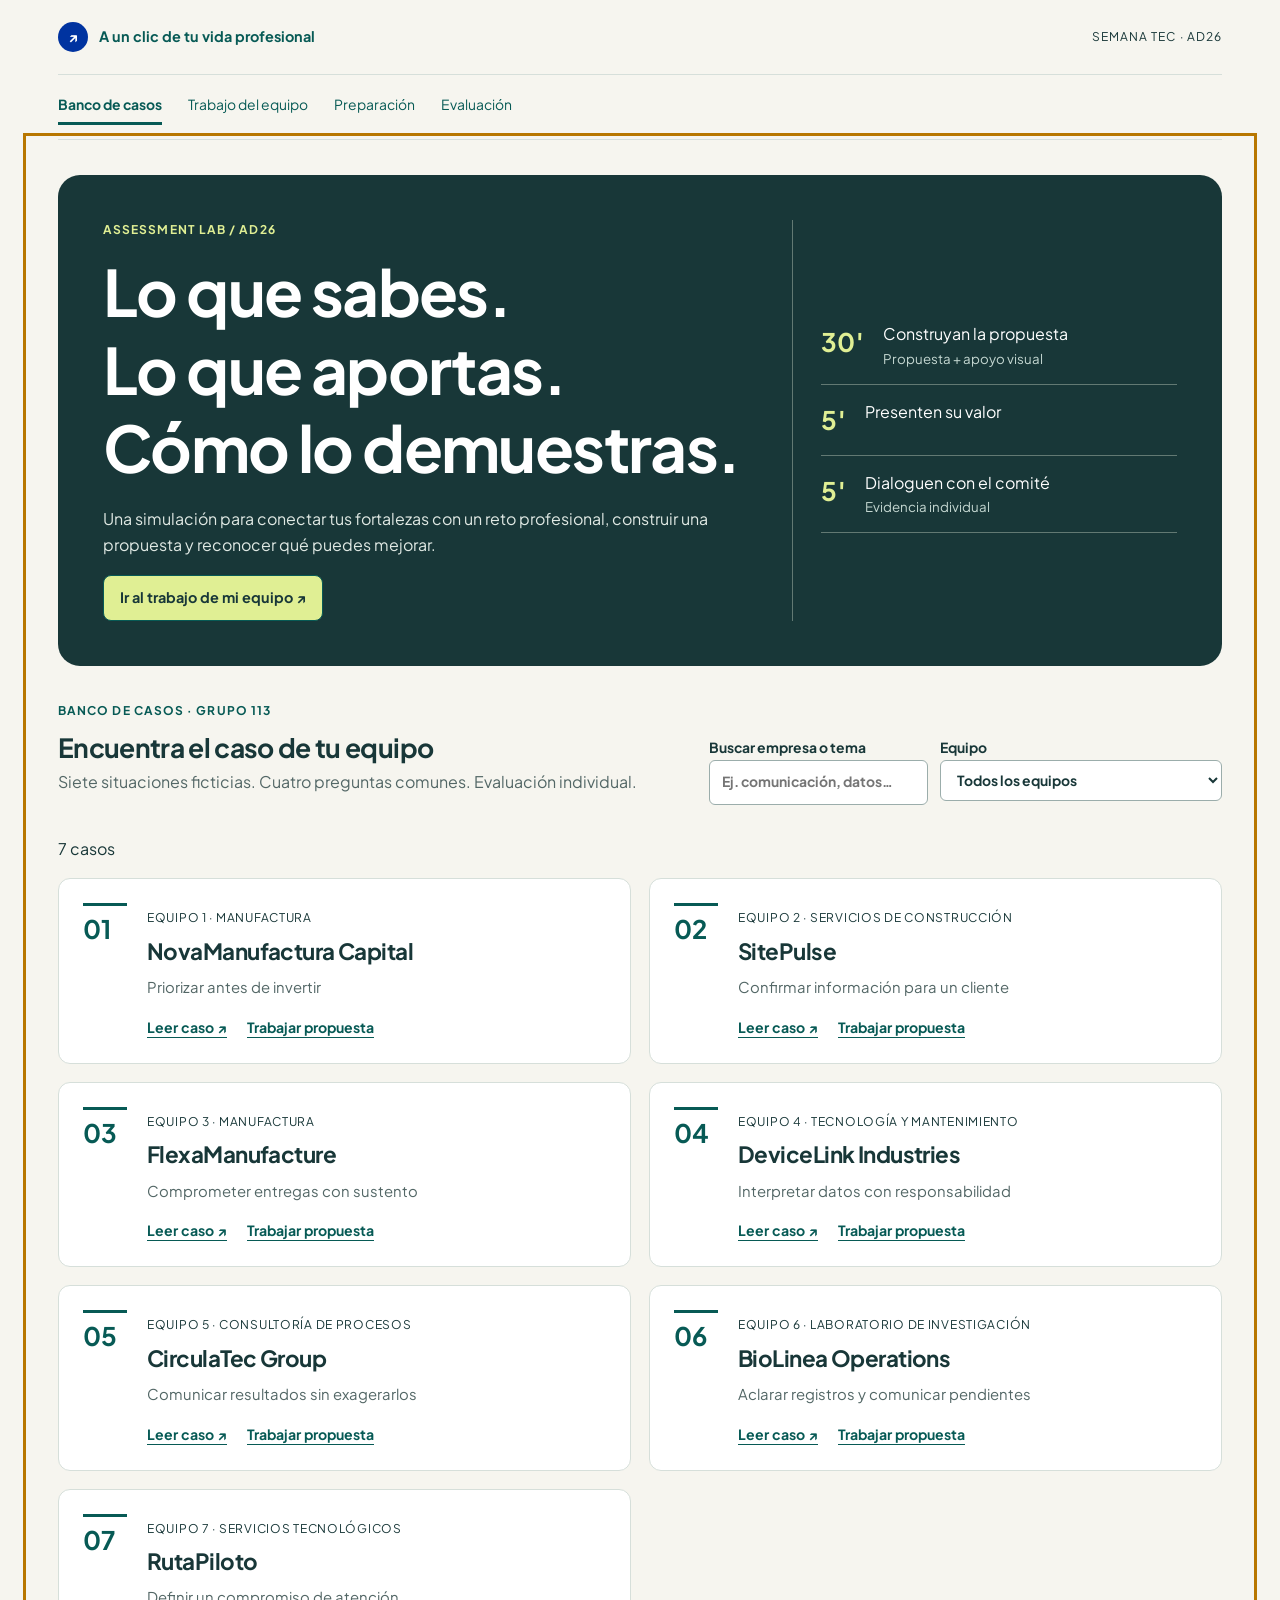
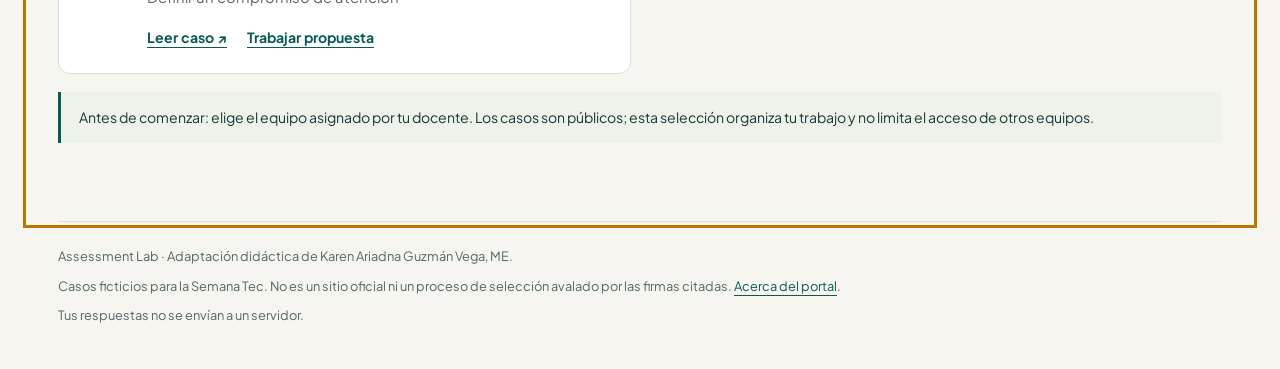
==== docs/assessment-lab/index.html @ 5420974a "Clarificar preparación y evaluación para estudiantes" ====
<!doctype html>
<html lang="es"><head><meta charset="utf-8"><meta name="viewport" content="width=device-width, initial-scale=1"><meta name="description" content="Assessment Lab: casos de selección profesional, propuestas de equipo y rúbrica de evaluación para la Semana Tec."><title>Assessment Lab · A un clic de tu vida profesional</title><link rel="stylesheet" href="lab.css?v=20260917-preparacion-evaluacion"><script src="lab.js?v=20260917-preparacion-evaluacion" defer></script></head>
<body><a class="skip" href="#main">Ir al contenido</a><header class="site-head"><a class="brand" href="../"><span aria-hidden="true">↗</span> A un clic de tu vida profesional</a><span class="edition">Semana Tec · AD26</span></header>
<nav class="nav" aria-label="Assessment Lab"><a href="#banco">Banco de casos</a><a href="#equipo">Trabajo del equipo</a><a href="#recursos">Preparación</a><a href="#evaluacion">Evaluación</a></nav>
<main id="main" tabindex="-1"><p>Cargando Assessment Lab…</p></main><noscript><p>Activa JavaScript para usar los formularios. También puedes <a href="casos-ad26.md">descargar los casos en Markdown</a> y <a href="instrucciones.md">las instrucciones</a>.</p></noscript>
<div id="notice" role="status" aria-live="polite"></div><section id="report" hidden aria-label="Vista del reporte"></section>
<footer><p>Assessment Lab · Adaptación didáctica de Karen Ariadna Guzmán Vega, ME.</p><p>Casos ficticios para la Semana Tec. No es un sitio oficial ni un proceso de selección avalado por las firmas citadas. <a href="../">Acerca del portal</a>.</p><p>Tus respuestas no se envían a un servidor.</p></footer>
</body></html>
---- docs/assessment-lab/lab.css ----
@font-face{font-family:Jakarta;src:url('../assets/plus-jakarta-sans-400.ttf')}@font-face{font-family:Jakarta;src:url('../assets/plus-jakarta-sans-700.ttf');font-weight:700}
:root{--ink:#183738;--muted:#536766;--paper:#f6f5ef;--white:#fff;--line:#d6dfda;--teal:#075a55;--lime:#e0ef94;--blue:#0033a0;--orange:#9b4523}*{box-sizing:border-box}body{margin:0;font:16px/1.65 Jakarta,system-ui,sans-serif;background:var(--paper);color:var(--ink)}a{color:var(--teal);text-underline-offset:4px}button,input,textarea,select{font:inherit}button,a,input,select,textarea,summary{touch-action:manipulation}:focus-visible{outline:3px solid #b87700;outline-offset:4px}.skip{position:absolute;top:-100px;background:#fff;z-index:10;padding:12px}.skip:focus{top:0}.site-head{max-width:1220px;margin:auto;display:flex;justify-content:space-between;gap:18px;align-items:center;padding:22px 28px}.brand{text-decoration:none;font-weight:700;font-size:.9rem}.brand span{display:inline-grid;place-items:center;background:var(--blue);color:white;border-radius:50%;width:30px;height:30px;margin-right:8px}.edition,.eyebrow{font-size:.75rem;letter-spacing:.09em;text-transform:uppercase}.nav{display:flex;gap:26px;max-width:1164px;margin:auto;padding:14px 0;border-top:1px solid var(--line);border-bottom:1px solid var(--line);overflow-x:auto}.nav a{white-space:nowrap;font-size:.87rem;text-decoration:none;padding:5px 0;border-bottom:3px solid transparent}.nav a[aria-current=page]{border-color:var(--teal);font-weight:700}main{max-width:1220px;margin:auto;padding:35px 28px 60px;min-height:60vh}h1,h2,h3{line-height:1.22;letter-spacing:-.025em}h1{font-size:clamp(2.3rem,5vw,4.2rem);margin:12px 0 20px}h2{font-size:1.65rem;margin:0 0 18px}h3{font-size:1.15rem;margin:0 0 12px}p{margin:0 0 16px}.eyebrow{font-weight:700;color:var(--teal);margin-bottom:12px}.hero{background:var(--ink);color:white;border-radius:22px;padding:45px;display:grid;grid-template-columns:1.7fr 1fr;gap:35px;margin-bottom:35px}.hero .eyebrow{color:var(--lime)}.hero p{max-width:650px;color:#e0e9e4}.hero .eyebrow{color:var(--lime)}.hero-steps{border-left:1px solid #627973;padding-left:28px;display:flex;flex-direction:column;justify-content:center}.hero-steps div{padding:14px 0;border-bottom:1px solid #627973;display:flex;gap:18px}.hero-steps b{color:var(--lime);font-size:1.6rem}.hero-steps small{display:block;color:#c4d7d1}.hero .button{background:var(--lime);color:var(--ink)}.button,button{display:inline-flex;align-items:center;justify-content:center;gap:9px;border:1px solid var(--teal);background:var(--teal);color:#fff;text-decoration:none;border-radius:8px;padding:10px 16px;font-weight:700;font-size:.9rem;cursor:pointer}button:hover,.button:hover{filter:brightness(1.1)}button:disabled{opacity:.5;cursor:not-allowed}.secondary{background:white;color:var(--teal)}.danger{border-color:#a23022;background:white;color:#a23022}.actions{display:flex;gap:10px;flex-wrap:wrap;margin:20px 0}.lead{font-size:1.1rem;max-width:760px;color:var(--muted)}.section-head{display:flex;justify-content:space-between;align-items:end;gap:24px;margin:25px 0}.section-head h2{margin-bottom:4px}.muted,small{color:var(--muted)}.filters{display:flex;gap:12px;flex-wrap:wrap}.filters label{min-width:180px}.case-grid{display:grid;grid-template-columns:repeat(2,1fr);gap:18px}.case-card{border:1px solid var(--line);background:#fff;border-radius:12px;padding:24px;display:grid;grid-template-columns:44px 1fr;gap:20px}.case-card .num{font-size:1.6rem;line-height:1.2;color:var(--teal);font-weight:700;border-top:3px solid var(--teal);padding-top:8px}.case-card h3{font-size:1.4rem;margin:8px 0 10px}.case-card p{font-size:.93rem;color:var(--muted)}.case-card .meta{font-size:.75rem;text-transform:uppercase;letter-spacing:.06em}.case-card .links{display:flex;gap:20px;font-size:.88rem;font-weight:700}.chips{display:flex;gap:8px;flex-wrap:wrap;margin:18px 0}.chip{border:1px solid var(--line);border-radius:30px;padding:5px 12px;font-size:.78rem;background:#fff}.reading{max-width:800px}.reading p{line-height:1.85}.columns{display:grid;grid-template-columns:minmax(0,1.9fr) minmax(260px,1fr);gap:32px;align-items:start}.panel{padding:26px;border:1px solid var(--line);border-radius:12px;background:#fff;margin-bottom:22px}.context{border-left:3px solid var(--teal);padding-left:22px;margin:24px 0}.pressure{background:#f8eddb;border:1px solid #e7d4b0;padding:20px;border-radius:8px;margin:24px 0}.aside-sticky{position:sticky;top:18px}.questions{padding-left:22px}.questions li{padding:0 0 16px 4px}.questions b{display:block}.questions small{line-height:1.5;display:block;margin-top:5px}label{display:block;font-size:.87rem;font-weight:700;margin:12px 0 6px}input,select,textarea{display:block;width:100%;border:1px solid #9badab;border-radius:6px;background:white;padding:10px 12px;color:var(--ink);min-width:0}textarea{min-height:110px;resize:vertical;line-height:1.5}input[type=checkbox]{width:20px;height:20px;display:inline-block;flex-shrink:0}.check{display:flex;align-items:center;gap:10px;font-weight:400}.field-grid{display:grid;grid-template-columns:1fr 1fr;gap:12px}.member{padding:18px 0;border-bottom:1px solid var(--line)}fieldset{border:0;padding:0;margin:0 0 26px;min-width:0}legend{font-size:1.25rem;font-weight:700;margin-bottom:12px}.instructions{font-size:.93rem}details{margin:16px 0;border-bottom:1px solid var(--line);padding-bottom:14px}summary{cursor:pointer;font-weight:700;margin-bottom:12px}.notice{padding:14px 18px;background:#eef2e8;border-left:3px solid var(--teal);font-size:.88rem;margin:18px 0}.score{font-size:1.25rem;font-weight:700}.rubric-item{margin-bottom:24px;padding-bottom:20px;border-bottom:1px solid var(--line)}.rubric-item p{font-size:.95rem}.source-list{display:grid;grid-template-columns:1fr 1fr;gap:20px}.source-list article{background:#fff;padding:24px;border:1px solid var(--line);border-radius:10px}.source-list p{color:var(--muted)}.video-shell{background:#183738;color:#fff;padding:28px;border-radius:12px;max-width:850px;margin:28px 0}.video-shell p{color:#e0e9e4}.video-shell a{color:var(--lime)}.video-shell iframe{width:100%;aspect-ratio:16/9;border:0;background:#000}.table-scroll{overflow-x:auto}table{border-collapse:collapse;width:100%;font-size:.9rem}th,td{border:1px solid var(--line);padding:12px;text-align:left;vertical-align:top}th{background:#eef1e8}.empty{padding:25px;background:white;border:1px solid var(--line)}footer{max-width:1164px;border-top:1px solid var(--line);margin:auto;padding:24px 0 35px;font-size:.8rem;color:var(--muted)}footer p{margin-bottom:8px}#notice:not(:empty){position:fixed;bottom:18px;left:50%;transform:translateX(-50%);background:#183738;color:white;border:1px solid #627973;border-radius:8px;padding:14px 22px;z-index:20;max-width:90vw}#report{max-width:1060px;margin:25px auto;padding:28px;background:#fff}#report .answer{white-space:pre-wrap;overflow-wrap:anywhere}#report a{overflow-wrap:anywhere}.report-people article{border-bottom:1px solid var(--line);padding:18px 0}.present-grid{display:grid;grid-template-columns:1fr 1fr;gap:24px}.present-grid section{border-top:3px solid var(--teal);padding:20px;font-size:1.1rem}.memorable{font-size:1.8rem;color:var(--teal);font-weight:700}.print-only{display:none}[hidden]{display:none!important}
@media(max-width:800px){.hero{grid-template-columns:1fr;padding:28px}.hero-steps{border-left:0;border-top:1px solid #627973;padding:10px 0 0;flex-direction:row;gap:20px}.hero-steps div{border:0;display:block;font-size:.8rem}.hero-steps b{display:block}.columns{grid-template-columns:1fr}.aside-sticky{position:static}.case-grid,.source-list{grid-template-columns:1fr}.section-head{display:block}.nav{padding:10px 20px;gap:20px}.site-head{padding:18px 20px}.edition{display:none}main{padding:24px 20px 40px}.panel{padding:20px}footer{margin:0 20px}.present-grid{grid-template-columns:1fr}.case-card{gap:14px;padding:20px}}@media(max-width:460px){.field-grid{grid-template-columns:1fr}.filters{display:block}.hero h1{font-size:2.7rem}.hero-steps{gap:12px}.actions>*{width:100%}.brand{font-size:.78rem}}
@media print{body{background:#fff;color:#000;font-family:Arial,sans-serif;font-size:10.5pt}.site-head,.nav,footer,#notice,.no-print{display:none!important}main{padding:0}body.report-mode main{display:none}#report{margin:0;padding:0;max-width:none}h1{font-size:25pt}h2{font-size:16pt;break-after:avoid}h3{break-after:avoid}p,.answer{orphans:3;widows:3}.report-people article,.rubric-item{break-inside:avoid}a{color:#000}.present-grid{display:block}.present-grid section{break-inside:avoid}.panel{border:0;padding:0}.print-only{display:block}@page{margin:16mm}}

.question-nav{display:flex;gap:6px;flex-wrap:wrap;position:sticky;top:0;z-index:3;background:var(--paper);padding:10px 0;margin-bottom:18px}.question-nav button{font-size:.73rem;padding:7px 9px;background:white;color:var(--teal)}#team-form fieldset{scroll-margin-top:90px}.member textarea{min-height:76px}@media print{.question-nav{display:none}}

.collaboration{margin-top:24px}.collaboration h2{font-size:1.25rem}.sync-note{border-left:3px solid var(--teal);padding:10px 14px;background:#eef2e8}.copy-note{font-size:.8rem;margin:8px 0 0}.collaboration textarea{min-height:220px}

#team-select{margin-bottom:24px}
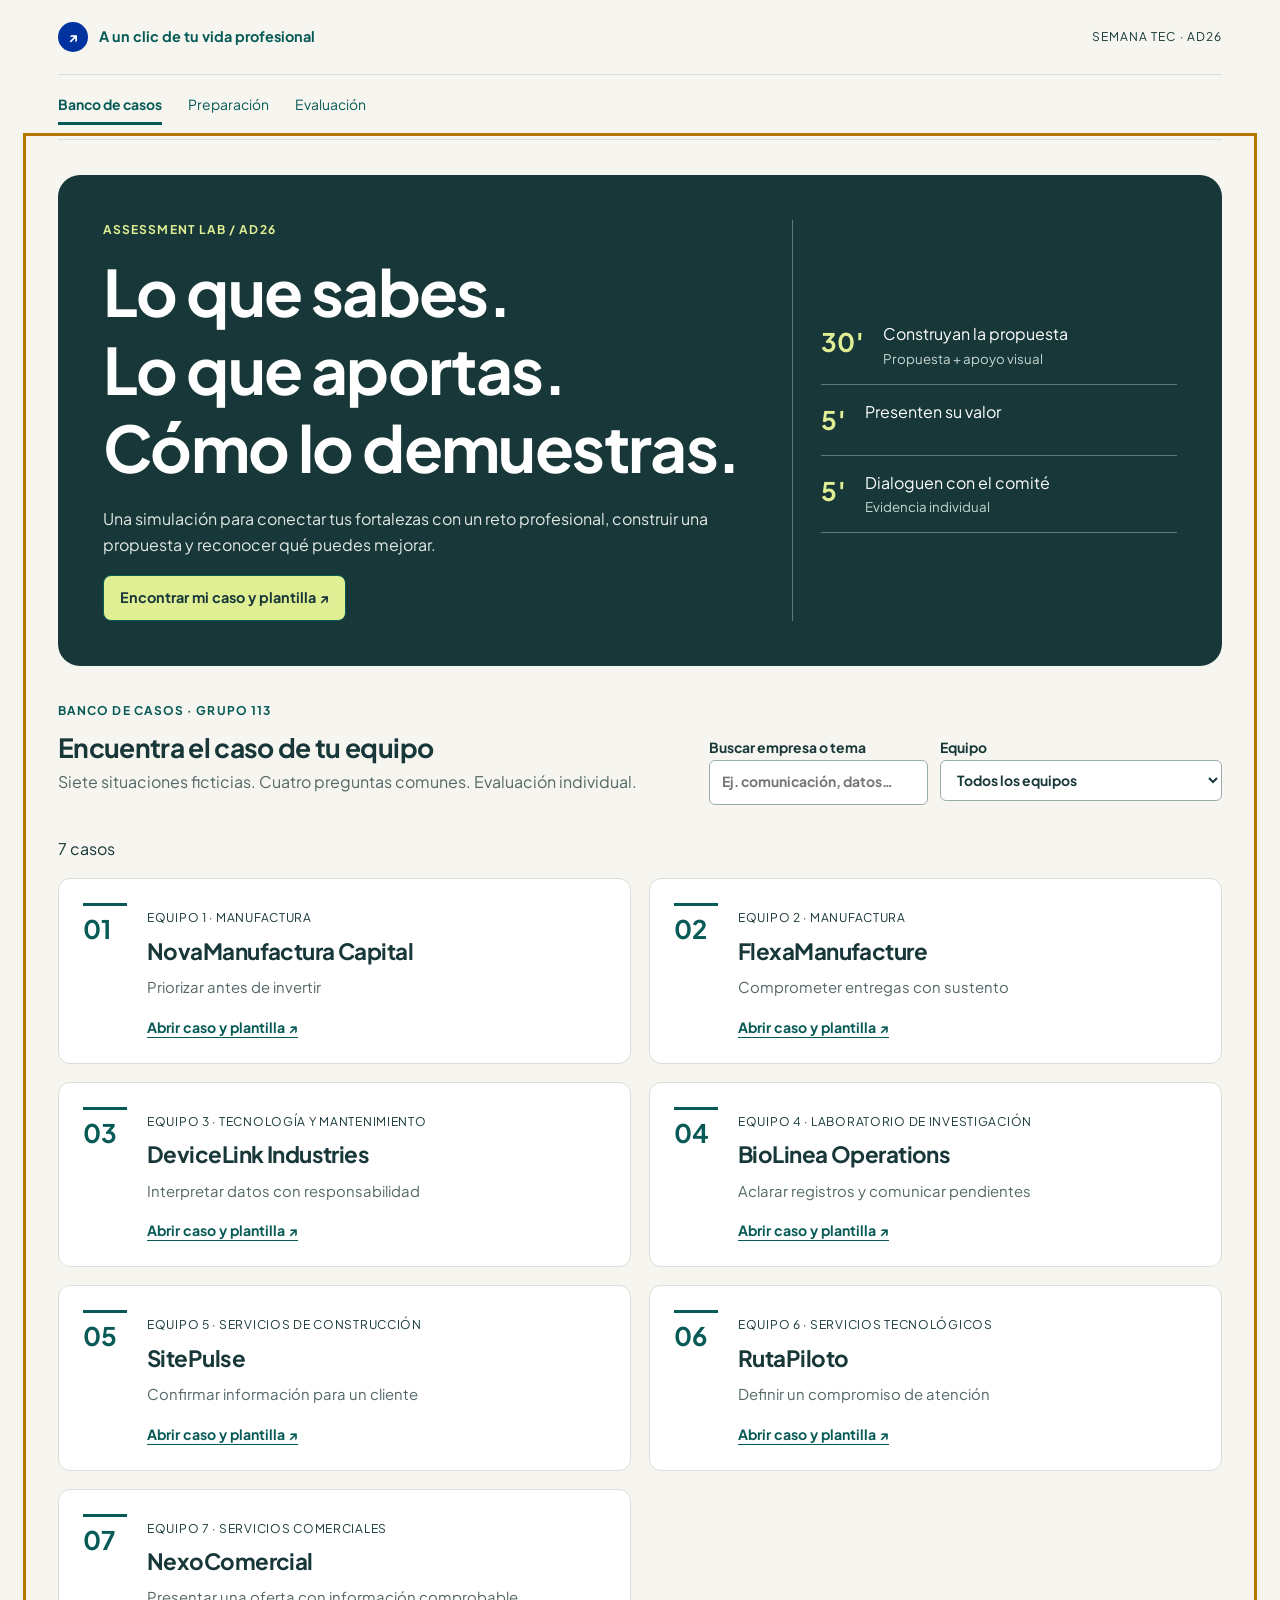
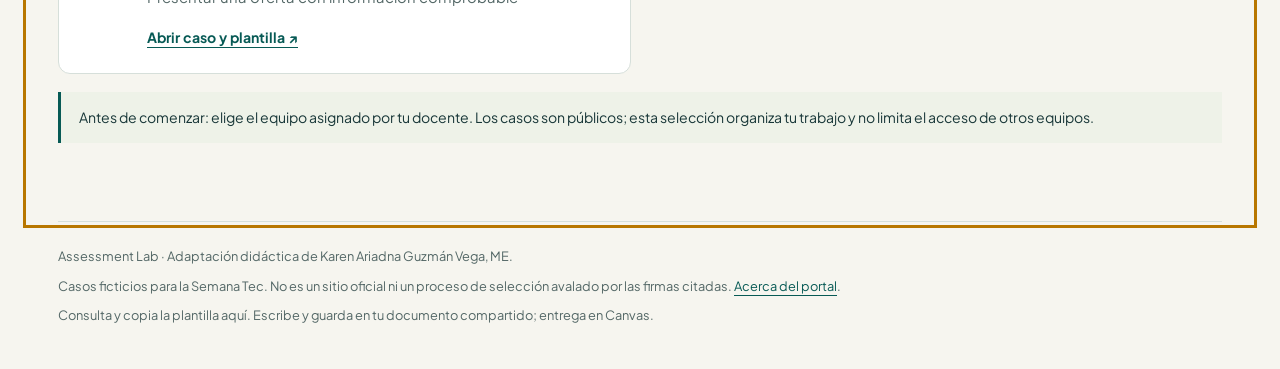
==== commit 4c2fdba5: "Simplificar Assessment Lab: caso y plantilla para documento compartido" ====
--- a/docs/assessment-lab/index.html
+++ b/docs/assessment-lab/index.html
@@ -1,8 +1,8 @@
 <!doctype html>
-<html lang="es"><head><meta charset="utf-8"><meta name="viewport" content="width=device-width, initial-scale=1"><meta name="description" content="Assessment Lab: casos de selección profesional, propuestas de equipo y rúbrica de evaluación para la Semana Tec."><title>Assessment Lab · A un clic de tu vida profesional</title><link rel="stylesheet" href="lab.css?v=20260917-preparacion-evaluacion"><script src="lab.js?v=20260917-preparacion-evaluacion" defer></script></head>
+<html lang="es"><head><meta charset="utf-8"><meta name="viewport" content="width=device-width, initial-scale=1"><meta name="description" content="Assessment Lab: casos de selección profesional, propuestas de equipo y rúbrica de evaluación para la Semana Tec."><title>Assessment Lab · A un clic de tu vida profesional</title><link rel="stylesheet" href="lab.css?v=20261029-plantilla-compartida"><script src="lab.js?v=20261029-plantilla-compartida" defer></script></head>
 <body><a class="skip" href="#main">Ir al contenido</a><header class="site-head"><a class="brand" href="../"><span aria-hidden="true">↗</span> A un clic de tu vida profesional</a><span class="edition">Semana Tec · AD26</span></header>
-<nav class="nav" aria-label="Assessment Lab"><a href="#banco">Banco de casos</a><a href="#equipo">Trabajo del equipo</a><a href="#recursos">Preparación</a><a href="#evaluacion">Evaluación</a></nav>
-<main id="main" tabindex="-1"><p>Cargando Assessment Lab…</p></main><noscript><p>Activa JavaScript para usar los formularios. También puedes <a href="casos-ad26.md">descargar los casos en Markdown</a> y <a href="instrucciones.md">las instrucciones</a>.</p></noscript>
-<div id="notice" role="status" aria-live="polite"></div><section id="report" hidden aria-label="Vista del reporte"></section>
-<footer><p>Assessment Lab · Adaptación didáctica de Karen Ariadna Guzmán Vega, ME.</p><p>Casos ficticios para la Semana Tec. No es un sitio oficial ni un proceso de selección avalado por las firmas citadas. <a href="../">Acerca del portal</a>.</p><p>Tus respuestas no se envían a un servidor.</p></footer>
+<nav class="nav" aria-label="Assessment Lab"><a href="#banco">Banco de casos</a><a href="#recursos">Preparación</a><a href="#evaluacion">Evaluación</a></nav>
+<main id="main" tabindex="-1"><p>Cargando Assessment Lab…</p></main><noscript><p>Activa JavaScript para copiar la plantilla. También puedes <a href="casos-ad26.md">descargar los casos en Markdown</a> y <a href="instrucciones.md">las instrucciones</a>.</p></noscript>
+<div id="notice" role="status" aria-live="polite"></div>
+<footer><p>Assessment Lab · Adaptación didáctica de Karen Ariadna Guzmán Vega, ME.</p><p>Casos ficticios para la Semana Tec. No es un sitio oficial ni un proceso de selección avalado por las firmas citadas. <a href="../">Acerca del portal</a>.</p><p>Consulta y copia la plantilla aquí. Escribe y guarda en tu documento compartido; entrega en Canvas.</p></footer>
 </body></html>
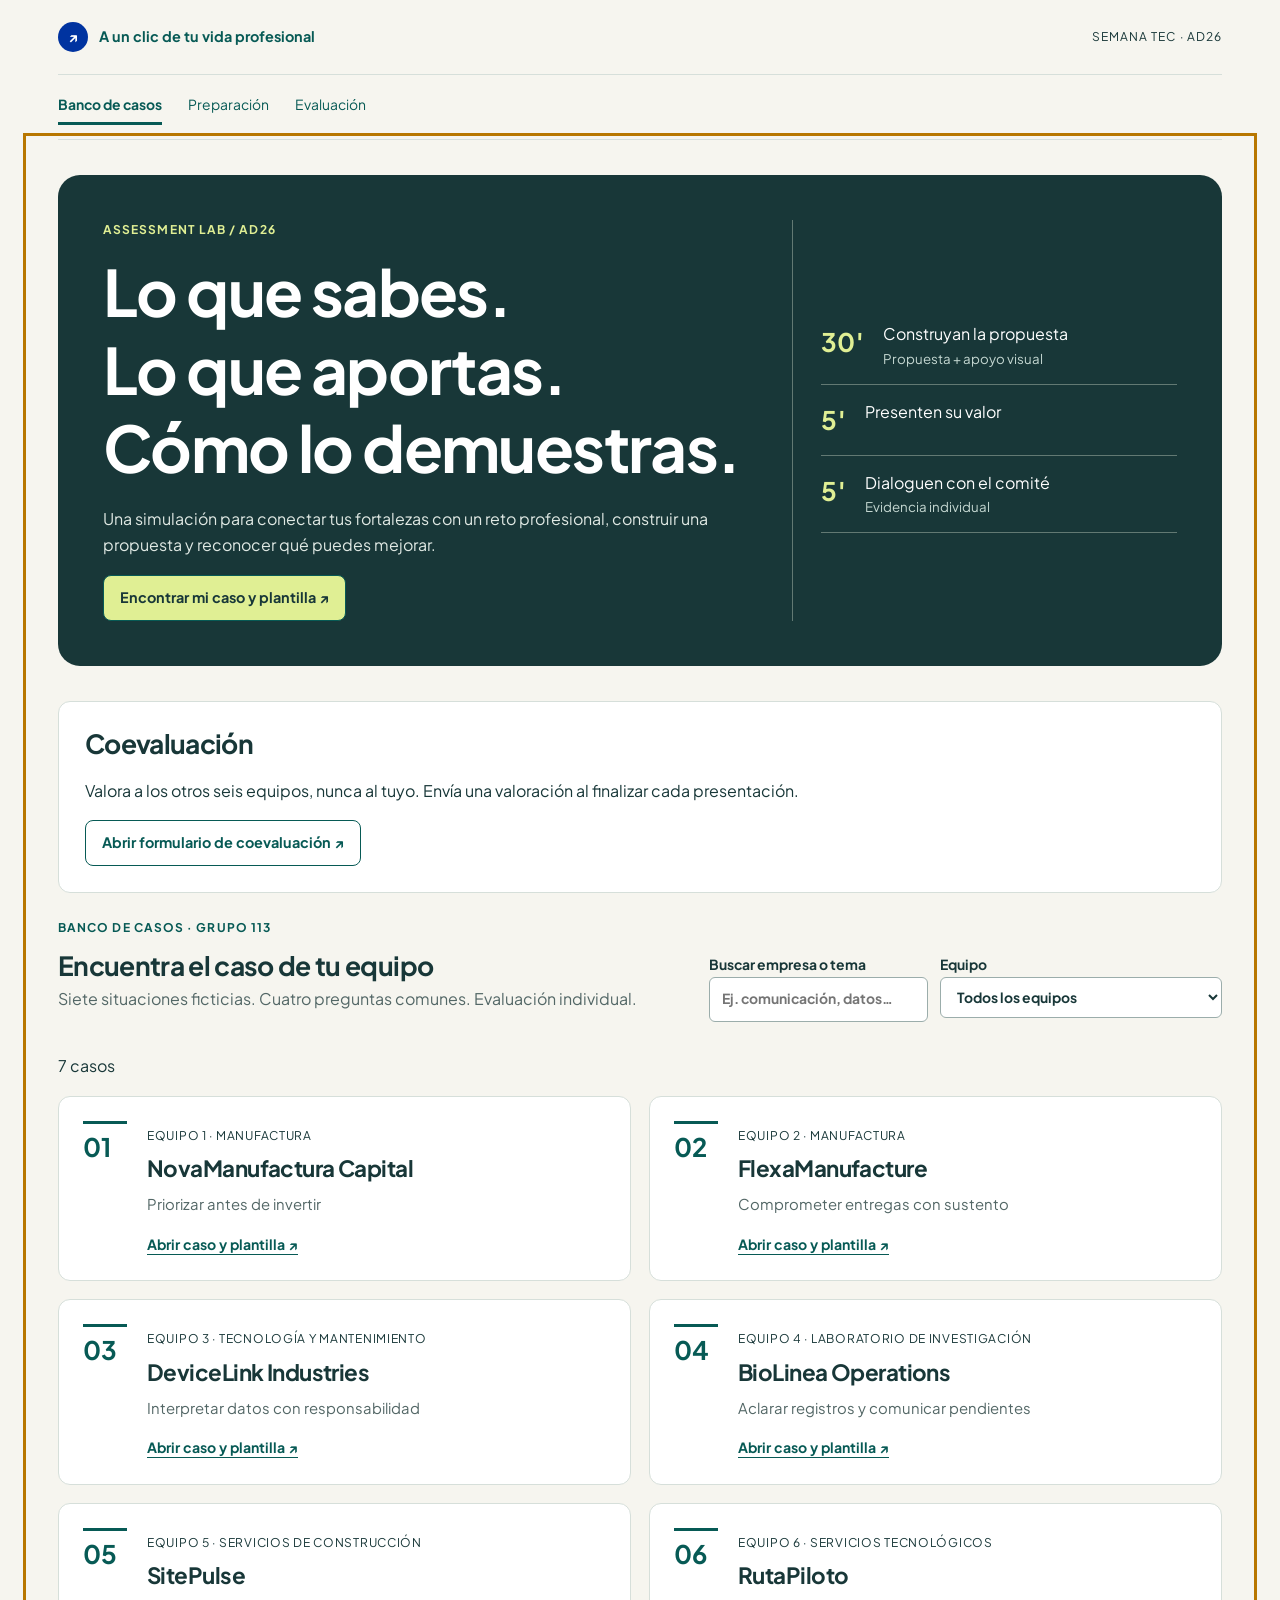
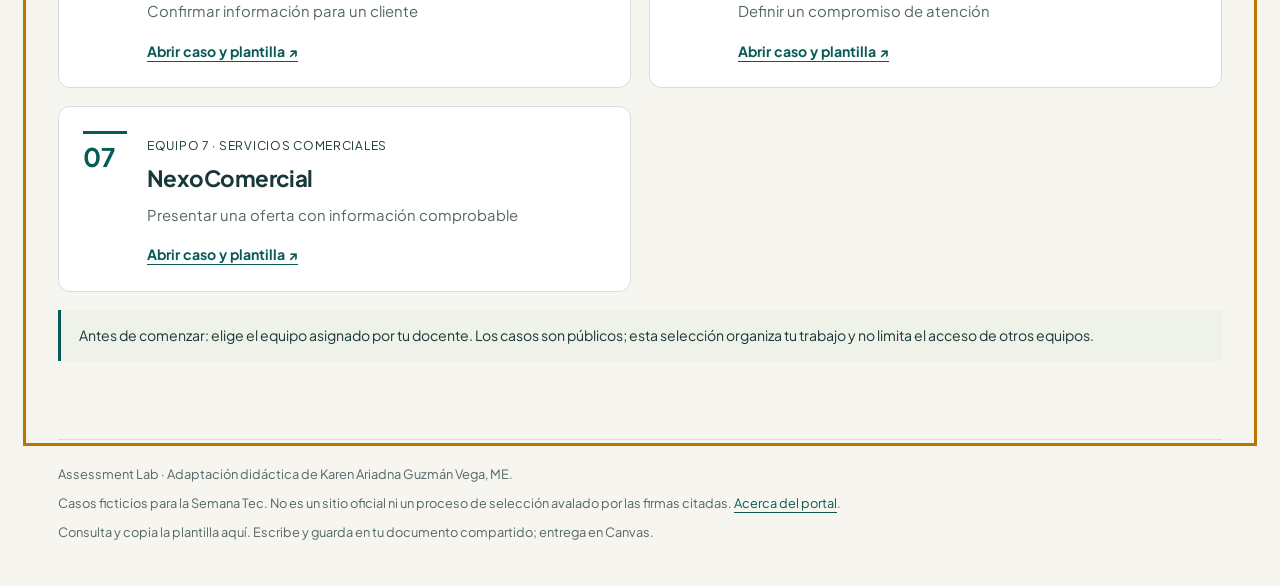
==== commit e2b88794: "Agregar acceso a coevaluación nueva en banco y fichas del Lab" ====
--- a/docs/assessment-lab/index.html
+++ b/docs/assessment-lab/index.html
@@ -1,5 +1,5 @@
 <!doctype html>
-<html lang="es"><head><meta charset="utf-8"><meta name="viewport" content="width=device-width, initial-scale=1"><meta name="description" content="Assessment Lab: casos de selección profesional, propuestas de equipo y rúbrica de evaluación para la Semana Tec."><title>Assessment Lab · A un clic de tu vida profesional</title><link rel="stylesheet" href="lab.css?v=20261029-plantilla-compartida"><script src="lab.js?v=20261029-plantilla-compartida" defer></script></head>
+<html lang="es"><head><meta charset="utf-8"><meta name="viewport" content="width=device-width, initial-scale=1"><meta name="description" content="Assessment Lab: casos de selección profesional, propuestas de equipo y rúbrica de evaluación para la Semana Tec."><title>Assessment Lab · A un clic de tu vida profesional</title><link rel="stylesheet" href="lab.css?v=20261030-coevaluacion"><script src="lab.js?v=20261030-coevaluacion" defer></script></head>
 <body><a class="skip" href="#main">Ir al contenido</a><header class="site-head"><a class="brand" href="../"><span aria-hidden="true">↗</span> A un clic de tu vida profesional</a><span class="edition">Semana Tec · AD26</span></header>
 <nav class="nav" aria-label="Assessment Lab"><a href="#banco">Banco de casos</a><a href="#recursos">Preparación</a><a href="#evaluacion">Evaluación</a></nav>
 <main id="main" tabindex="-1"><p>Cargando Assessment Lab…</p></main><noscript><p>Activa JavaScript para copiar la plantilla. También puedes <a href="casos-ad26.md">descargar los casos en Markdown</a> y <a href="instrucciones.md">las instrucciones</a>.</p></noscript>
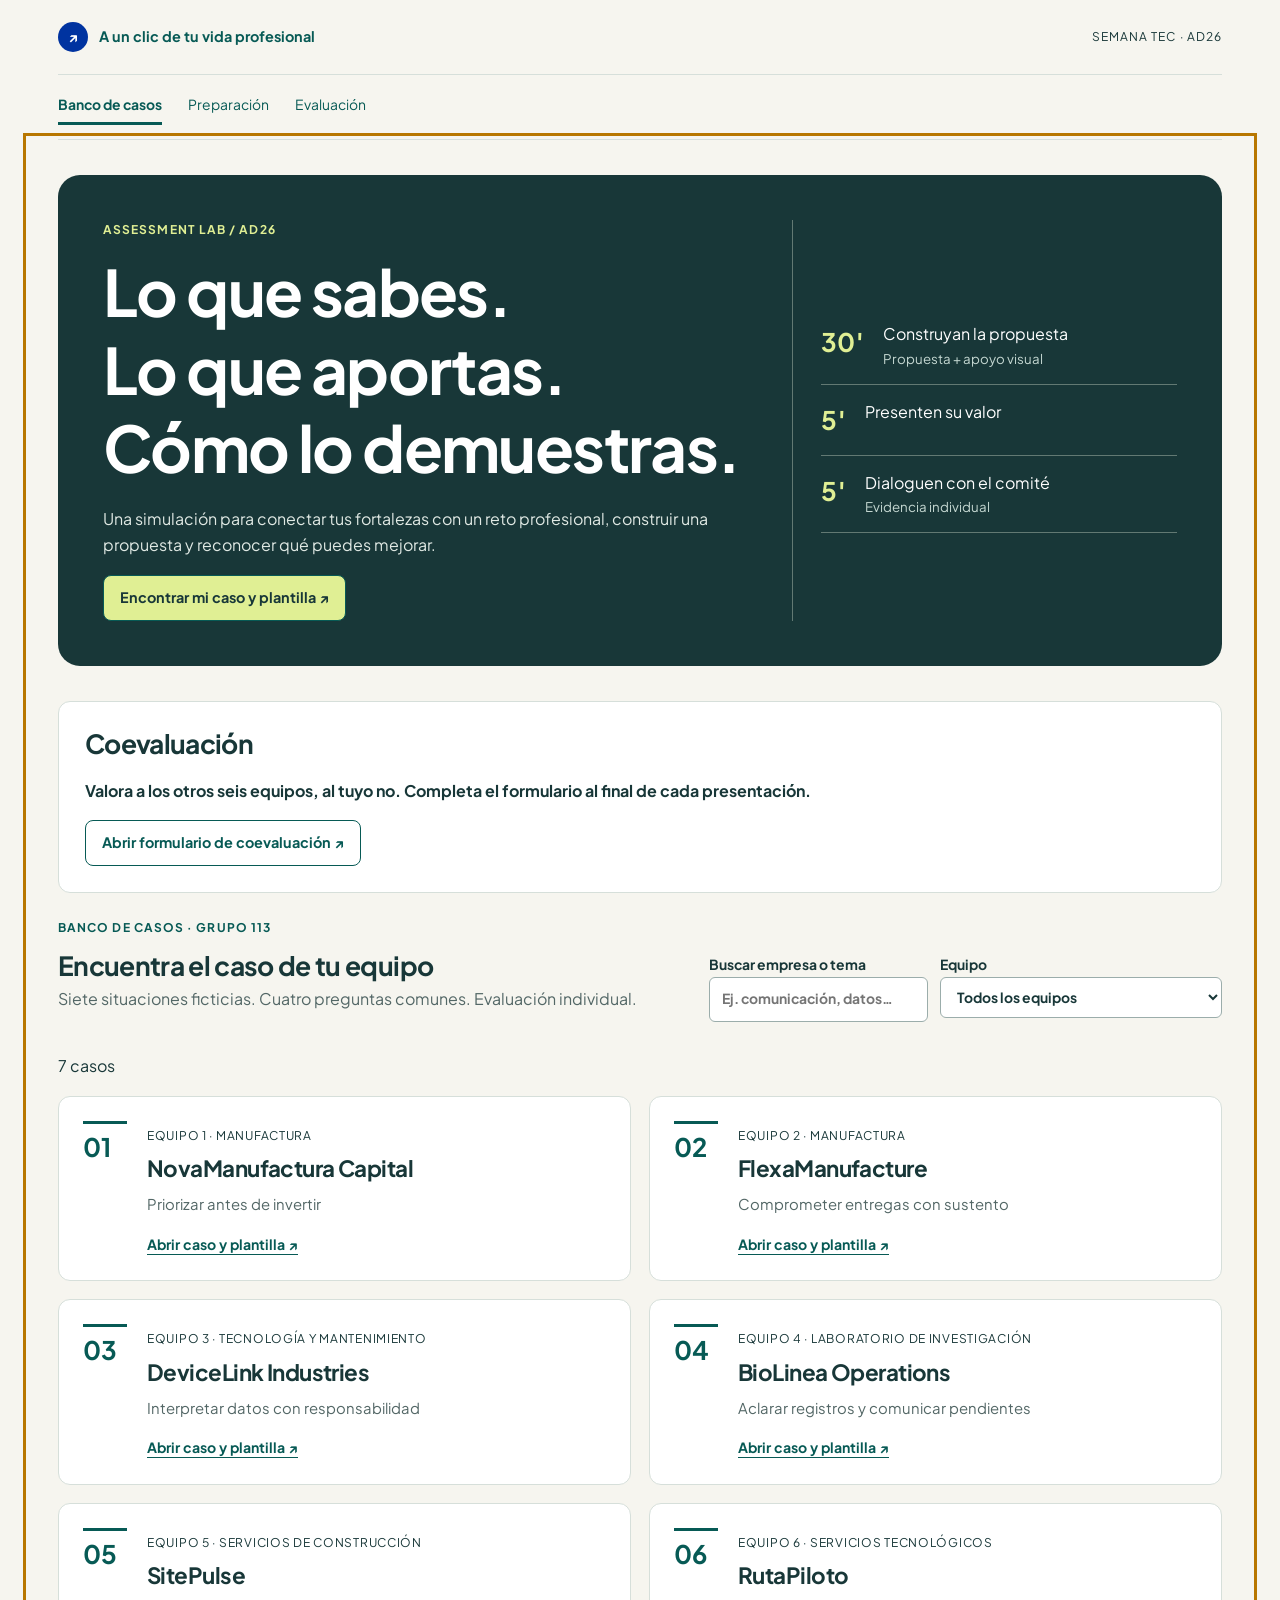
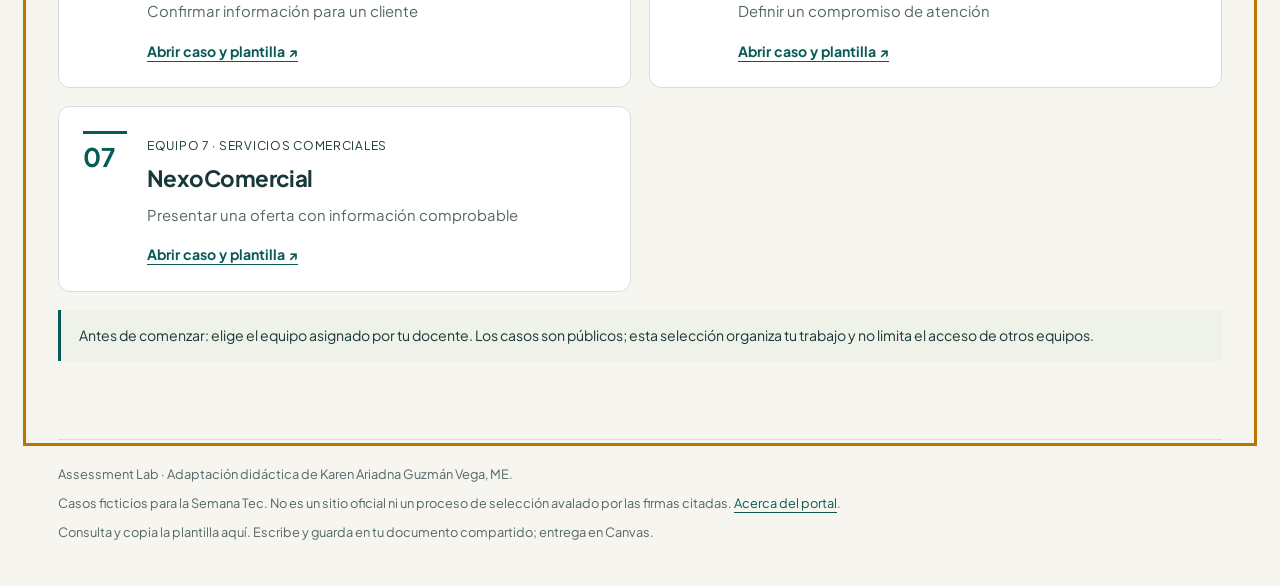
==== commit 51d01870: "Ajustar recordatorio de coevaluación con texto docente" ====
--- a/docs/assessment-lab/index.html
+++ b/docs/assessment-lab/index.html
@@ -1,5 +1,5 @@
 <!doctype html>
-<html lang="es"><head><meta charset="utf-8"><meta name="viewport" content="width=device-width, initial-scale=1"><meta name="description" content="Assessment Lab: casos de selección profesional, propuestas de equipo y rúbrica de evaluación para la Semana Tec."><title>Assessment Lab · A un clic de tu vida profesional</title><link rel="stylesheet" href="lab.css?v=20261030-coevaluacion"><script src="lab.js?v=20261030-coevaluacion" defer></script></head>
+<html lang="es"><head><meta charset="utf-8"><meta name="viewport" content="width=device-width, initial-scale=1"><meta name="description" content="Assessment Lab: casos de selección profesional, propuestas de equipo y rúbrica de evaluación para la Semana Tec."><title>Assessment Lab · A un clic de tu vida profesional</title><link rel="stylesheet" href="lab.css?v=20261030-coevaluacion-texto2"><script src="lab.js?v=20261030-coevaluacion-texto2" defer></script></head>
 <body><a class="skip" href="#main">Ir al contenido</a><header class="site-head"><a class="brand" href="../"><span aria-hidden="true">↗</span> A un clic de tu vida profesional</a><span class="edition">Semana Tec · AD26</span></header>
 <nav class="nav" aria-label="Assessment Lab"><a href="#banco">Banco de casos</a><a href="#recursos">Preparación</a><a href="#evaluacion">Evaluación</a></nav>
 <main id="main" tabindex="-1"><p>Cargando Assessment Lab…</p></main><noscript><p>Activa JavaScript para copiar la plantilla. También puedes <a href="casos-ad26.md">descargar los casos en Markdown</a> y <a href="instrucciones.md">las instrucciones</a>.</p></noscript>
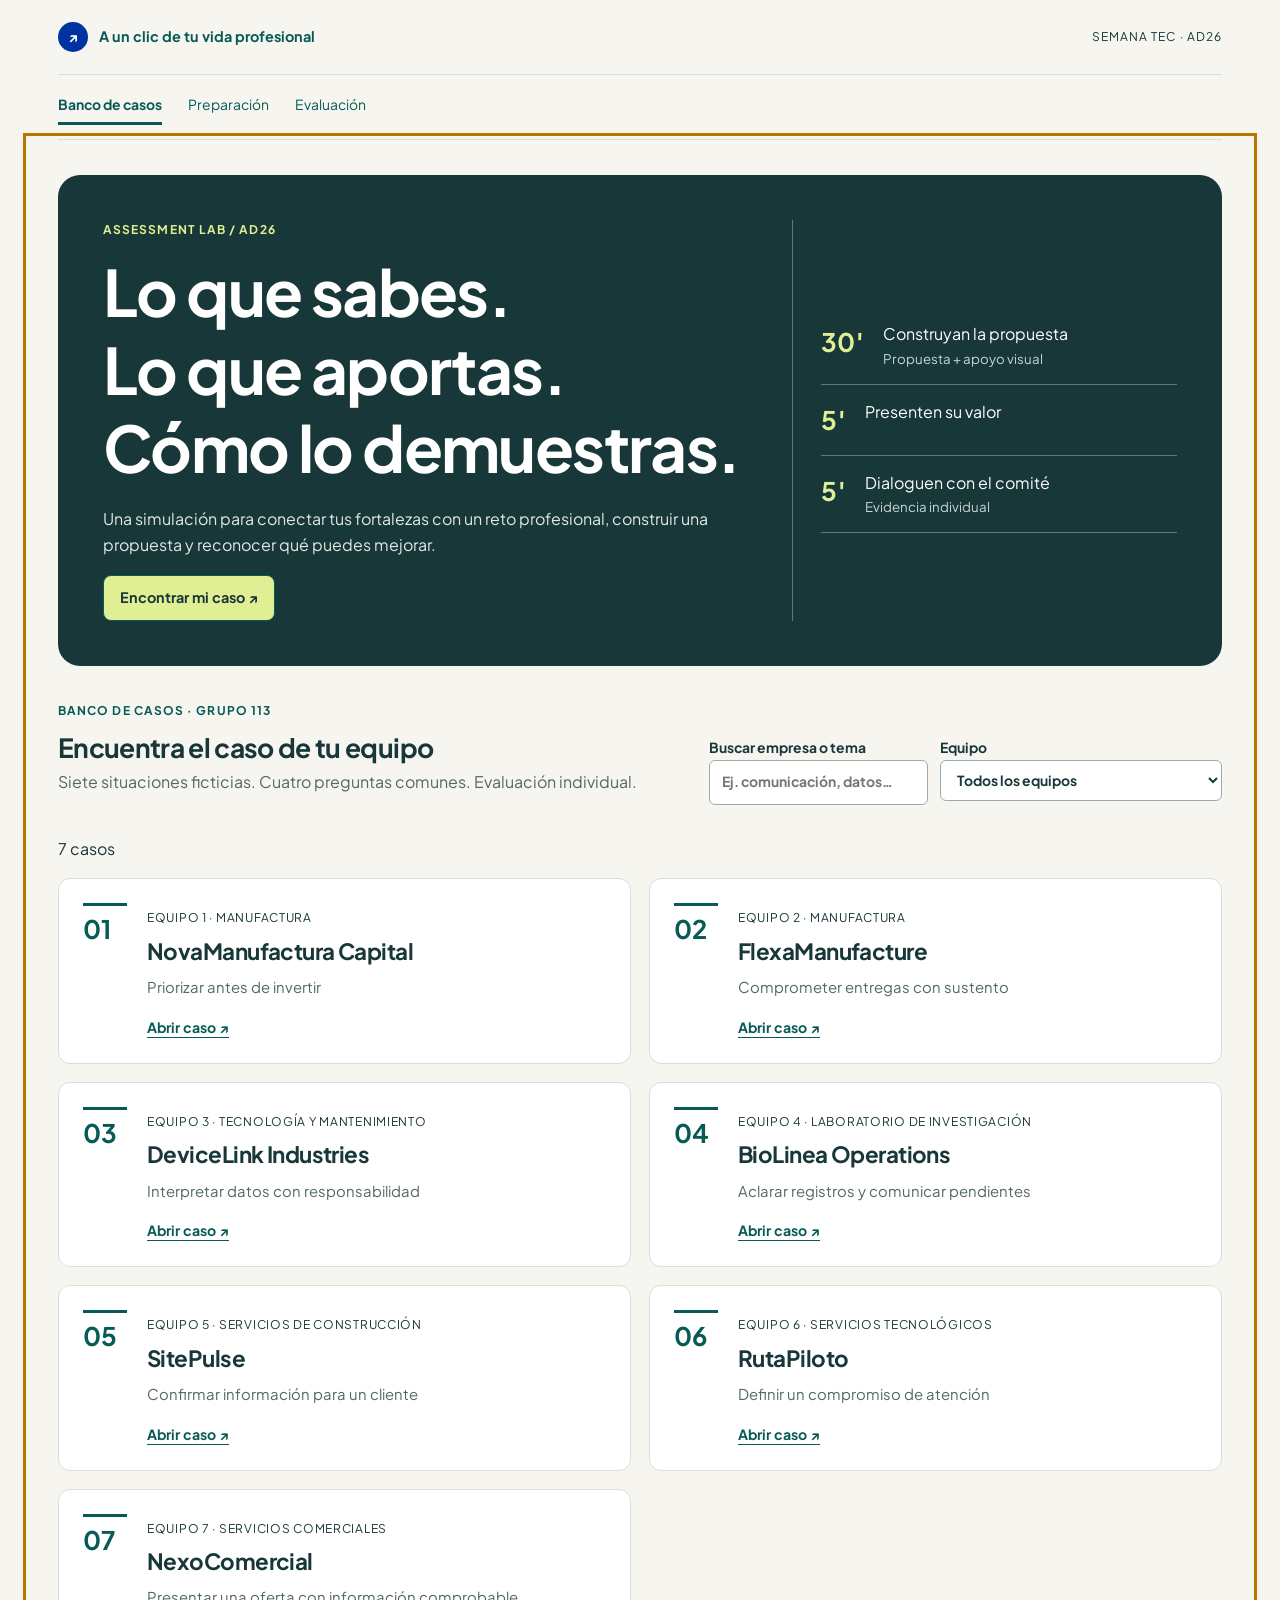
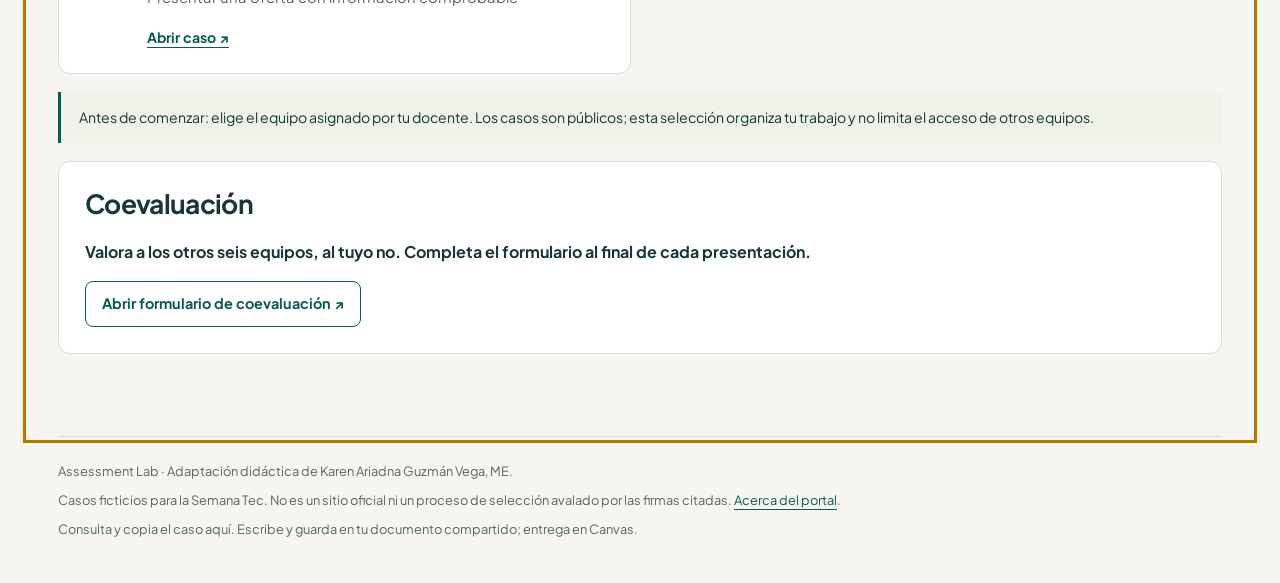
==== commit 931c85bc: "Priorizar lectura del caso y simplificar copia del documento" ====
--- a/docs/assessment-lab/index.html
+++ b/docs/assessment-lab/index.html
@@ -1,8 +1,8 @@
 <!doctype html>
-<html lang="es"><head><meta charset="utf-8"><meta name="viewport" content="width=device-width, initial-scale=1"><meta name="description" content="Assessment Lab: casos de selección profesional, propuestas de equipo y rúbrica de evaluación para la Semana Tec."><title>Assessment Lab · A un clic de tu vida profesional</title><link rel="stylesheet" href="lab.css?v=20261030-coevaluacion-texto2"><script src="lab.js?v=20261030-coevaluacion-texto2" defer></script></head>
+<html lang="es"><head><meta charset="utf-8"><meta name="viewport" content="width=device-width, initial-scale=1"><meta name="description" content="Assessment Lab: casos de selección profesional, propuestas de equipo y rúbrica de evaluación para la Semana Tec."><title>Assessment Lab · A un clic de tu vida profesional</title><link rel="stylesheet" href="lab.css?v=20261030-leer-primero"><script src="lab.js?v=20261030-leer-primero" defer></script></head>
 <body><a class="skip" href="#main">Ir al contenido</a><header class="site-head"><a class="brand" href="../"><span aria-hidden="true">↗</span> A un clic de tu vida profesional</a><span class="edition">Semana Tec · AD26</span></header>
 <nav class="nav" aria-label="Assessment Lab"><a href="#banco">Banco de casos</a><a href="#recursos">Preparación</a><a href="#evaluacion">Evaluación</a></nav>
-<main id="main" tabindex="-1"><p>Cargando Assessment Lab…</p></main><noscript><p>Activa JavaScript para copiar la plantilla. También puedes <a href="casos-ad26.md">descargar los casos en Markdown</a> y <a href="instrucciones.md">las instrucciones</a>.</p></noscript>
+<main id="main" tabindex="-1"><p>Cargando Assessment Lab…</p></main><noscript><p>Activa JavaScript para copiar el caso. También puedes <a href="casos-ad26.md">descargar los casos en Markdown</a> y <a href="instrucciones.md">las instrucciones</a>.</p></noscript>
 <div id="notice" role="status" aria-live="polite"></div>
-<footer><p>Assessment Lab · Adaptación didáctica de Karen Ariadna Guzmán Vega, ME.</p><p>Casos ficticios para la Semana Tec. No es un sitio oficial ni un proceso de selección avalado por las firmas citadas. <a href="../">Acerca del portal</a>.</p><p>Consulta y copia la plantilla aquí. Escribe y guarda en tu documento compartido; entrega en Canvas.</p></footer>
+<footer><p>Assessment Lab · Adaptación didáctica de Karen Ariadna Guzmán Vega, ME.</p><p>Casos ficticios para la Semana Tec. No es un sitio oficial ni un proceso de selección avalado por las firmas citadas. <a href="../">Acerca del portal</a>.</p><p>Consulta y copia el caso aquí. Escribe y guarda en tu documento compartido; entrega en Canvas.</p></footer>
 </body></html>
